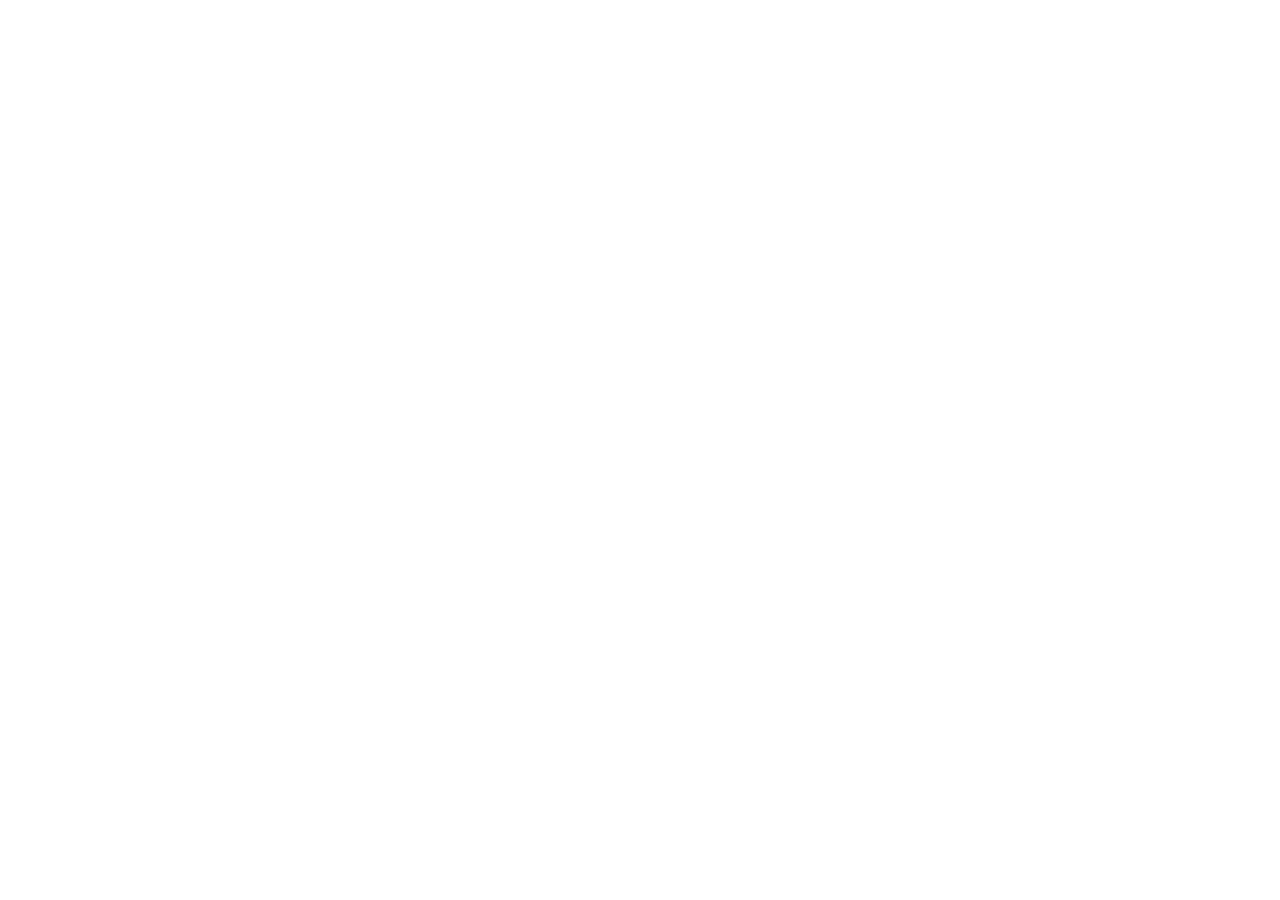
==== Projeto Viagem/index.html @ d4303e56 "Adiciona projeto de viagem" ====
<!DOCTYPE html>
<html lang="pt-br">
<head>
    <meta charset="UTF-8">
    <meta name="viewport" content="width=device-width, initial-scale=1.0">
    <title>Projeto Viagem</title>

    <link rel="stylesheet" href="styles/style.css">
</head>
<body>
    
</body>
</html>
---- Projeto Viagem/styles/style.css ----
@import url(global.css);
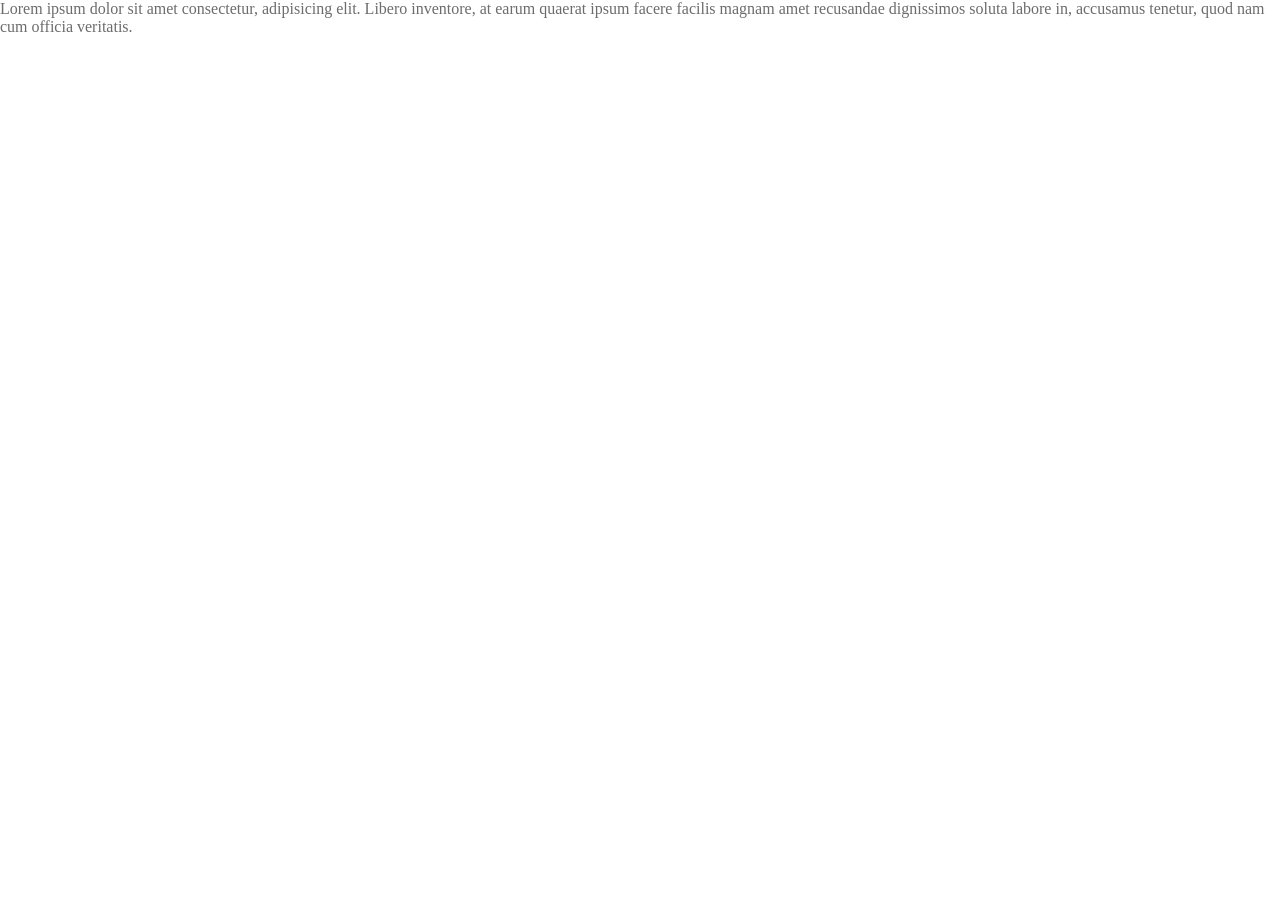
==== commit de81cfaa: "iniciando style guide" ====
--- a/Projeto Viagem/index.html
+++ b/Projeto Viagem/index.html
@@ -8,6 +8,8 @@
     <link rel="stylesheet" href="styles/style.css">
 </head>
 <body>
-    
+    <p>
+        Lorem ipsum dolor sit amet consectetur, adipisicing elit. Libero inventore, at earum quaerat ipsum facere facilis magnam amet recusandae dignissimos soluta labore in, accusamus tenetur, quod nam cum officia veritatis.
+    </p>
 </body>
 </html> 
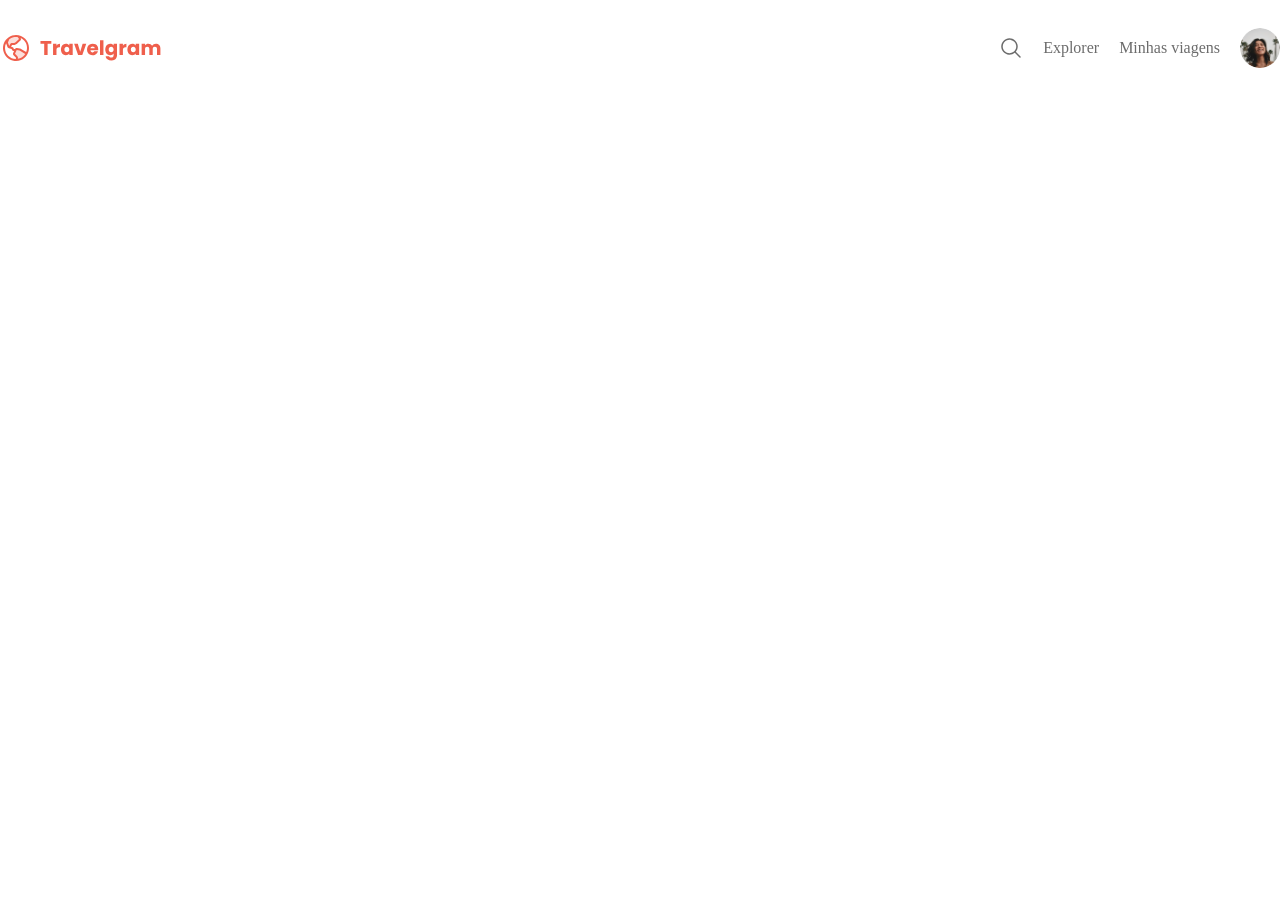
==== commit 07d1ebcf: "estilização nav" ====
--- a/Projeto Viagem/index.html
+++ b/Projeto Viagem/index.html
@@ -1,6 +1,11 @@
 <!DOCTYPE html>
 <html lang="pt-br">
 <head>
+
+<link rel="preconnect" href="https://fonts.googleapis.com">
+<link rel="preconnect" href="https://fonts.gstatic.com" crossorigin>
+<link href="https://fonts.googleapis.com/css2?family=Alice&family=Poppins:wght@400;700&display=swap" rel="stylesheet">
+
     <meta charset="UTF-8">
     <meta name="viewport" content="width=device-width, initial-scale=1.0">
     <title>Projeto Viagem</title>
@@ -8,8 +13,23 @@
     <link rel="stylesheet" href="styles/style.css">
 </head>
 <body>
-    <p>
-        Lorem ipsum dolor sit amet consectetur, adipisicing elit. Libero inventore, at earum quaerat ipsum facere facilis magnam amet recusandae dignissimos soluta labore in, accusamus tenetur, quod nam cum officia veritatis.
-    </p>
+    <nav>
+        <a href="#" id="logo">
+            <img src="assets/Logo.svg" alt="LogoMarca">
+        </a>
+
+        <ul id="primary-menu">
+            <li>
+                <a href="#">
+                    <img src="assets/icons/MagnifyingGlass.svg" alt="ícone de lupa">
+                </a>
+            </li>
+            <li><a href="">Explorer</a></li>
+            <li><a href="">Minhas viagens</a></li>
+            <li><a href="">
+                <img src="assets/Profile pic.png" alt="Imagem de Isabela Torres">
+            </a></li>
+        </ul>
+    </nav>
 </body>
 </html> 
--- a/Projeto Viagem/styles/style.css
+++ b/Projeto Viagem/styles/style.css
@@ -1 +1,2 @@
-@import url(global.css);+@import url(global.css);
+@import url(nav.css);
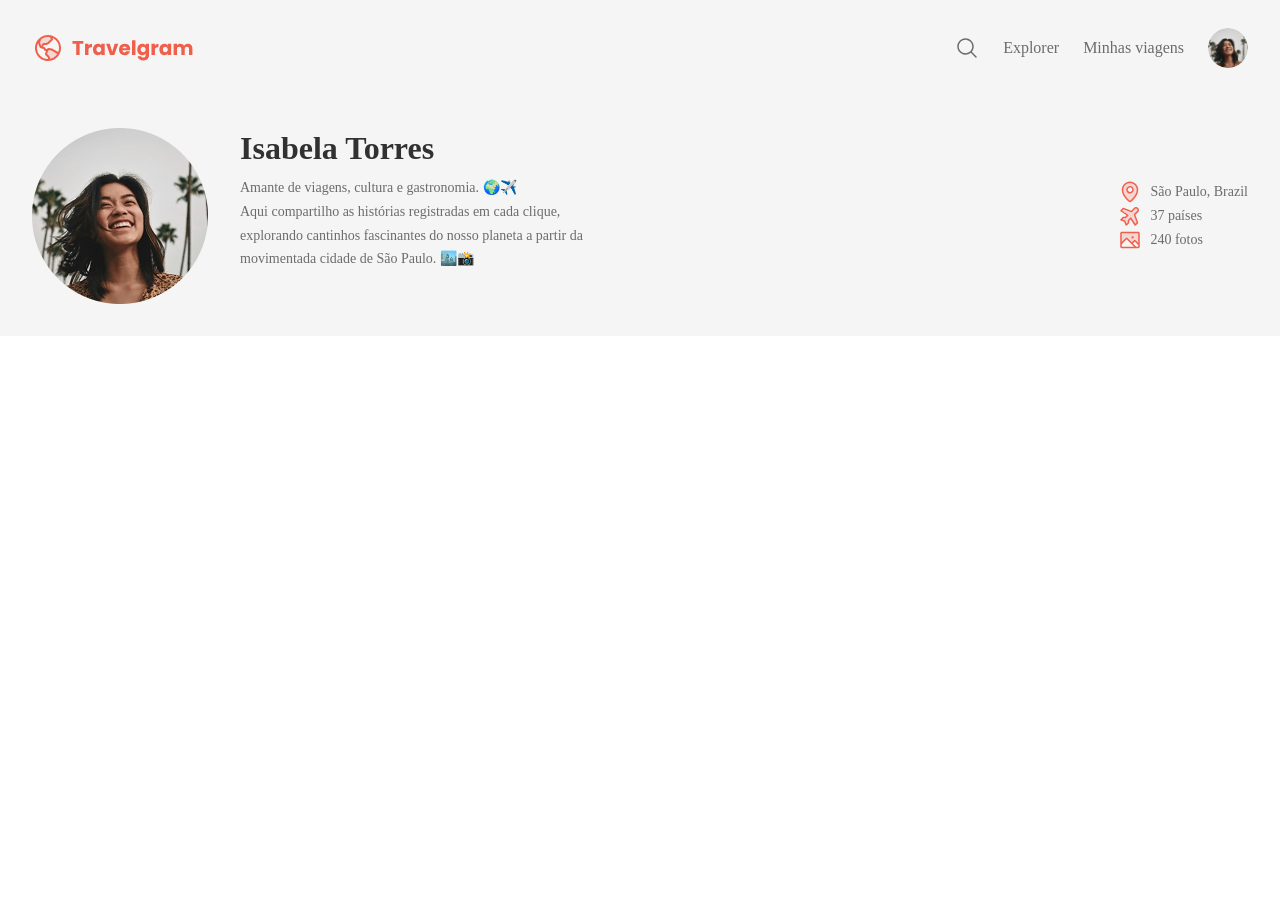
==== commit 70e05150: "done header" ====
--- a/Projeto Viagem/index.html
+++ b/Projeto Viagem/index.html
@@ -13,7 +13,8 @@
     <link rel="stylesheet" href="styles/style.css">
 </head>
 <body>
-    <nav>
+    <div class="bg-surface-color">
+    <nav class="container">
         <a href="#" id="logo">
             <img src="assets/Logo.svg" alt="LogoMarca">
         </a>
@@ -31,5 +32,36 @@
             </a></li>
         </ul>
     </nav>
+   
+    <header>
+        <div class="container">
+            <div id="profile">
+                <img src="assets/Profile pic.png" alt="imagem de Isabela Torres">
+            
+            <div>
+            
+                <h1>Isabela Torres</h1>
+                <p>Amante de viagens, cultura e gastronomia. 🌍✈️<br>
+Aqui compartilho as histórias registradas em cada clique, explorando cantinhos fascinantes do nosso planeta a partir da movimentada cidade de São Paulo. 🏙️📸</p>
+            </div>
+            </div>
+            <ul id="info">
+                <li>
+                    <img src="assets/icons/MapPin.svg" alt="ícone de mapa">
+                    <span>São Paulo, Brazil</span>
+                </li>
+                <li>
+                    <img src="assets/icons/AirplaneTilt.svg" alt="ícone de avião">
+                    <span>37 países</span>
+                </li>
+                <li>
+                    <img src="assets/icons/Image.svg" alt="ícone de imagem">
+                    <span>240 fotos</span>
+                </li>
+            </ul>
+        </div>
+    
+    </header>
+    </div>
 </body>
 </html> 
--- a/Projeto Viagem/styles/style.css
+++ b/Projeto Viagem/styles/style.css
@@ -1,2 +1,3 @@
 @import url(global.css);
-@import url(nav.css);+@import url(nav.css);
+@import url(header.css);
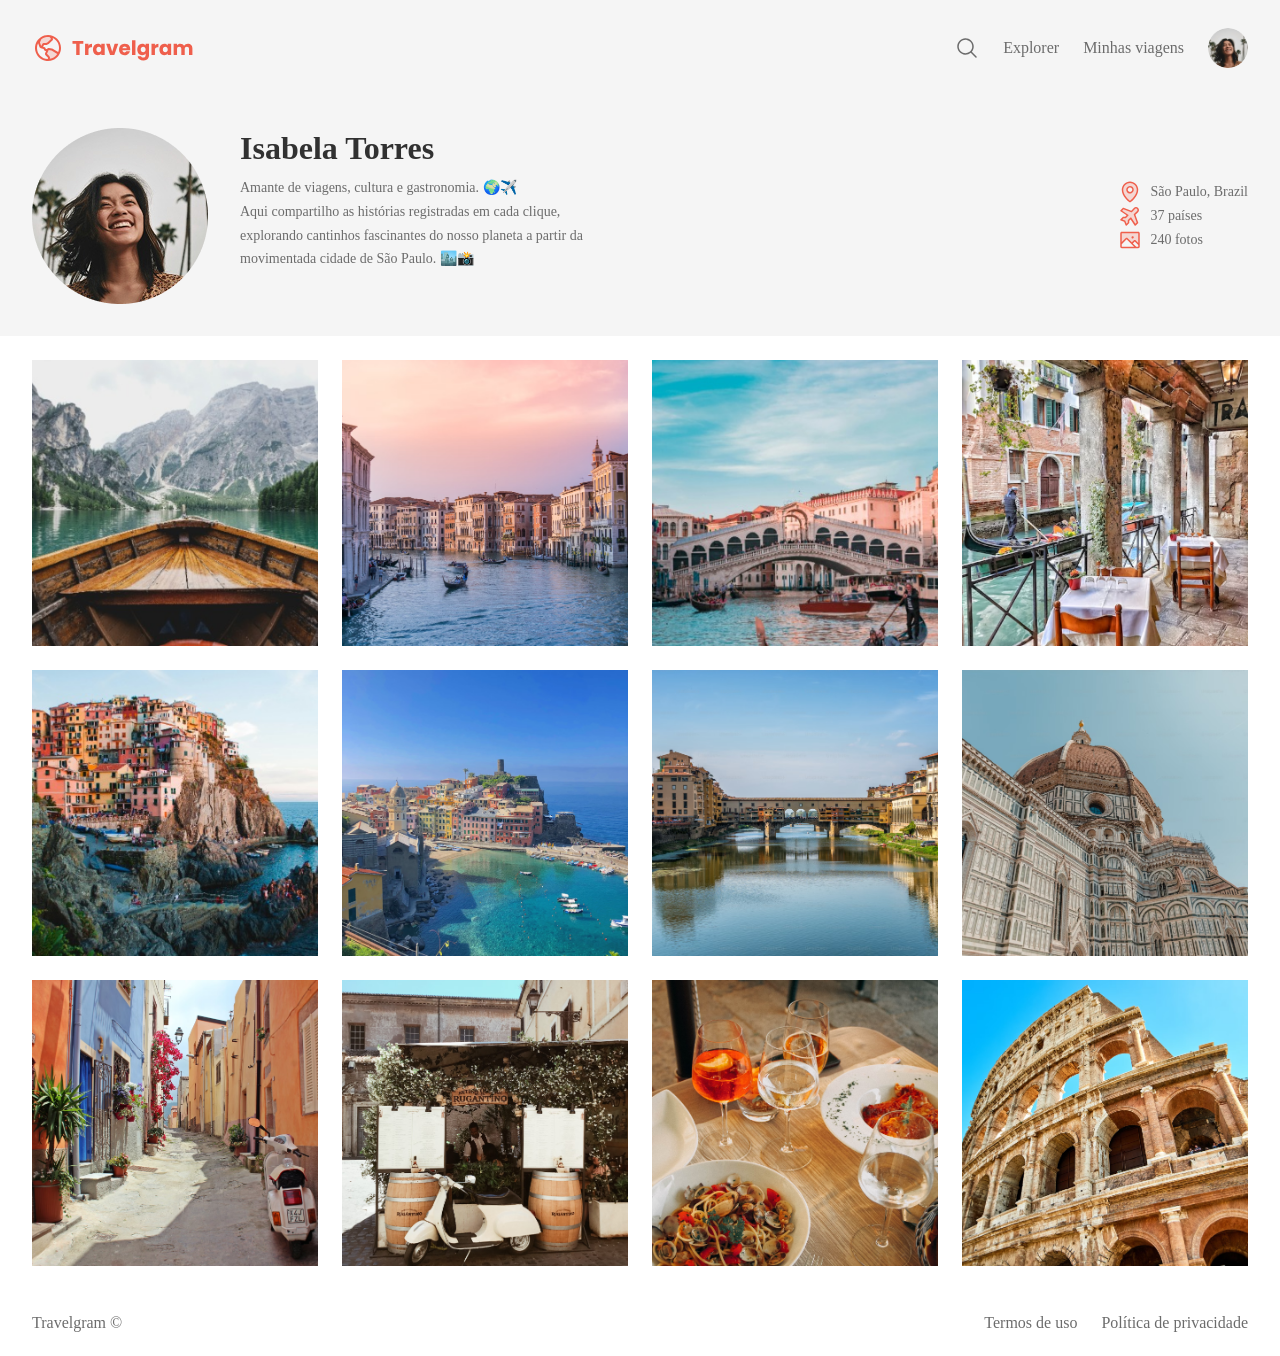
==== commit 9bd2ea86: "done footer" ====
--- a/Projeto Viagem/index.html
+++ b/Projeto Viagem/index.html
@@ -63,5 +63,34 @@
     
     </header>
     </div>
+    <main class="container">
+        <img src="assets/images/Image 01.png" alt="">
+        <img src="assets/images/Image 02.png" alt="">
+        <img src="assets/images/Image 03.png" alt="">
+        <img src="assets/images/Image 04.png" alt="">
+        <img src="assets/images/Image 05.png" alt="">
+        <img src="assets/images/Image 06.png" alt="">
+        <img src="assets/images/Image 07.png" alt="">
+        <img src="assets/images/Image 08.png" alt="">
+        <img src="assets/images/Image 09.png" alt="">
+        <img src="assets/images/Image 10.png" alt="">
+        <img src="assets/images/Image 11.png" alt="">
+        <img src="assets/images/Image 12.png" alt="">
+        
+    </main>
+
+    <footer class="container">
+        <span>
+        Travelgram &copy
+        </span>
+
+        <span>
+            Termos de uso
+        </span>
+
+        <span>
+            Política de privacidade
+        </span>
+    </footer>
 </body>
 </html> 
--- a/Projeto Viagem/styles/style.css
+++ b/Projeto Viagem/styles/style.css
@@ -1,3 +1,5 @@
 @import url(global.css);
 @import url(nav.css);
-@import url(header.css);+@import url(header.css);
+@import url(main.css);
+@import url(footer.css);
